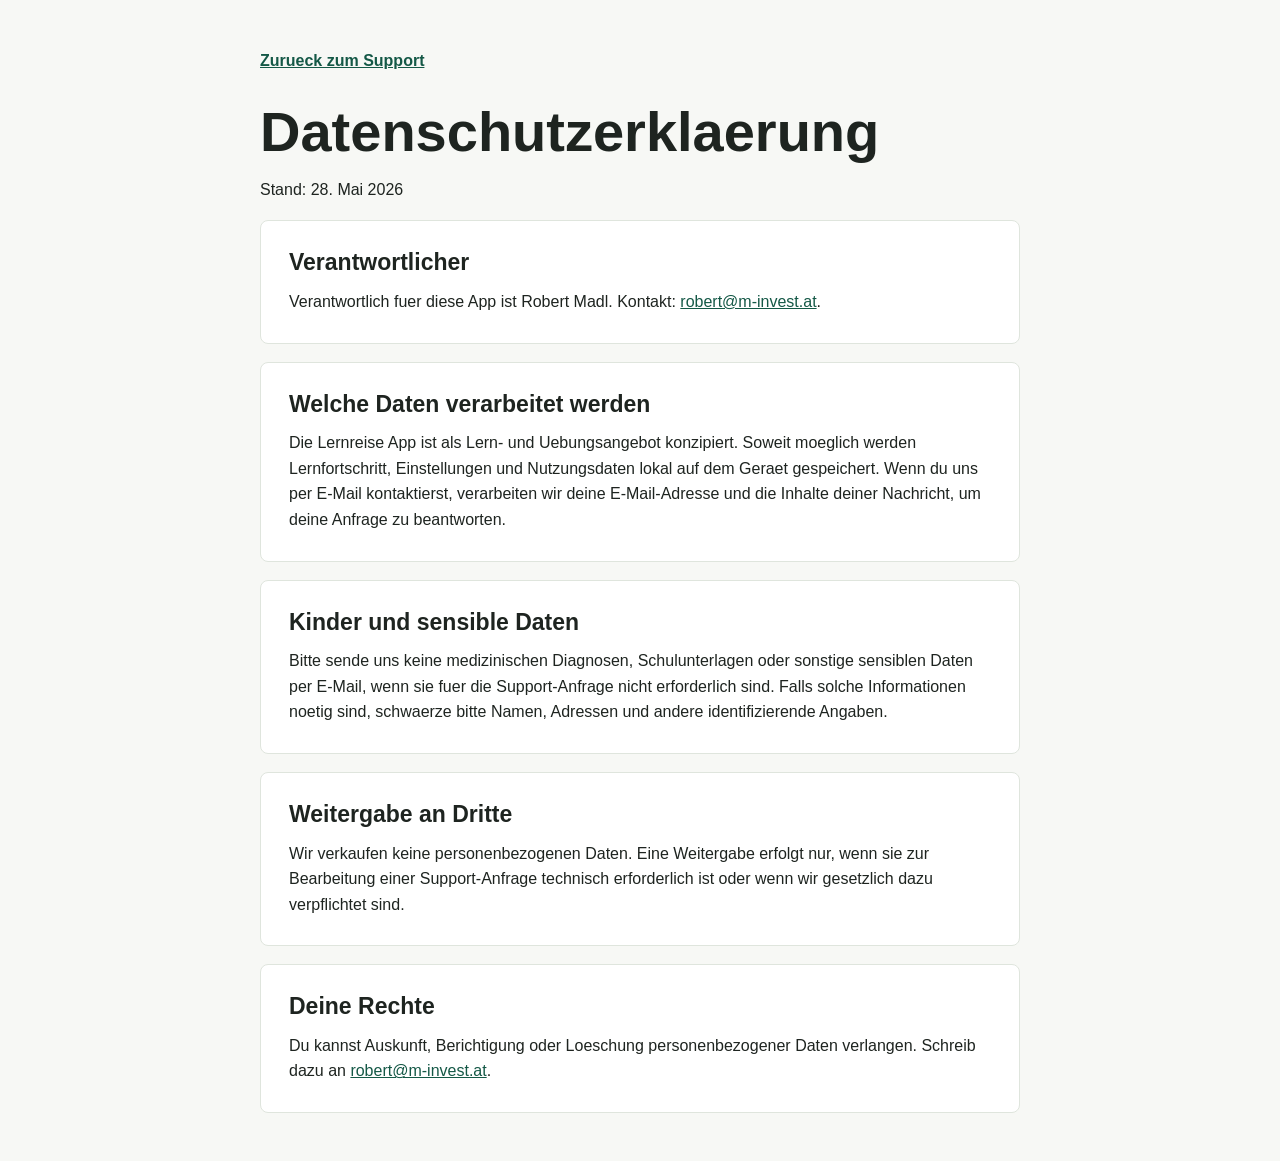
==== privacy.html @ 2096d3e3 "Create App Store support site" ====
<!doctype html>
<html lang="de">
  <head>
    <meta charset="utf-8">
    <meta name="viewport" content="width=device-width, initial-scale=1">
    <meta name="description" content="Datenschutzerklaerung fuer die Lernreise App.">
    <title>Datenschutzerklaerung | Lernreise</title>
    <link rel="stylesheet" href="styles.css">
  </head>
  <body>
    <main class="page narrow">
      <a class="back" href="index.html">Zurueck zum Support</a>
      <h1>Datenschutzerklaerung</h1>
      <p>Stand: 28. Mai 2026</p>

      <section class="section">
        <h2>Verantwortlicher</h2>
        <p>
          Verantwortlich fuer diese App ist Robert Madl. Kontakt:
          <a href="mailto:robert@m-invest.at">robert@m-invest.at</a>.
        </p>
      </section>

      <section class="section">
        <h2>Welche Daten verarbeitet werden</h2>
        <p>
          Die Lernreise App ist als Lern- und Uebungsangebot konzipiert. Soweit
          moeglich werden Lernfortschritt, Einstellungen und Nutzungsdaten lokal
          auf dem Geraet gespeichert. Wenn du uns per E-Mail kontaktierst,
          verarbeiten wir deine E-Mail-Adresse und die Inhalte deiner Nachricht,
          um deine Anfrage zu beantworten.
        </p>
      </section>

      <section class="section">
        <h2>Kinder und sensible Daten</h2>
        <p>
          Bitte sende uns keine medizinischen Diagnosen, Schulunterlagen oder
          sonstige sensiblen Daten per E-Mail, wenn sie fuer die Support-Anfrage
          nicht erforderlich sind. Falls solche Informationen noetig sind,
          schwaerze bitte Namen, Adressen und andere identifizierende Angaben.
        </p>
      </section>

      <section class="section">
        <h2>Weitergabe an Dritte</h2>
        <p>
          Wir verkaufen keine personenbezogenen Daten. Eine Weitergabe erfolgt
          nur, wenn sie zur Bearbeitung einer Support-Anfrage technisch
          erforderlich ist oder wenn wir gesetzlich dazu verpflichtet sind.
        </p>
      </section>

      <section class="section">
        <h2>Deine Rechte</h2>
        <p>
          Du kannst Auskunft, Berichtigung oder Loeschung personenbezogener Daten
          verlangen. Schreib dazu an
          <a href="mailto:robert@m-invest.at">robert@m-invest.at</a>.
        </p>
      </section>
    </main>
  </body>
</html>
---- styles.css ----
:root {
  color-scheme: light;
  --bg: #f7f8f5;
  --surface: #ffffff;
  --text: #1e2420;
  --muted: #5f6d64;
  --line: #dfe5dd;
  --accent: #1f7a65;
  --accent-dark: #145846;
  --focus: #0f6fff;
}

* {
  box-sizing: border-box;
}

body {
  margin: 0;
  background: var(--bg);
  color: var(--text);
  font-family: -apple-system, BlinkMacSystemFont, "Segoe UI", sans-serif;
  line-height: 1.6;
}

a {
  color: var(--accent-dark);
}

a:focus-visible,
button:focus-visible,
summary:focus-visible {
  outline: 3px solid var(--focus);
  outline-offset: 3px;
}

.page {
  width: min(920px, calc(100% - 32px));
  margin: 0 auto;
  padding: 48px 0;
}

.narrow {
  width: min(760px, calc(100% - 32px));
}

.hero,
.section {
  background: var(--surface);
  border: 1px solid var(--line);
  border-radius: 8px;
  padding: 28px;
}

.hero {
  margin-bottom: 18px;
}

.brand {
  margin: 0 0 14px;
  color: var(--accent-dark);
  font-size: 15px;
  font-weight: 700;
}

h1,
h2 {
  margin: 0;
  line-height: 1.2;
  letter-spacing: 0;
}

h1 {
  max-width: 760px;
  font-size: clamp(34px, 6vw, 56px);
}

h2 {
  font-size: 23px;
}

p {
  margin: 12px 0 0;
}

.lead {
  max-width: 680px;
  color: var(--muted);
  font-size: 19px;
}

.button {
  display: inline-flex;
  align-items: center;
  justify-content: center;
  min-height: 48px;
  margin-top: 24px;
  padding: 0 18px;
  border-radius: 8px;
  background: var(--accent);
  color: #ffffff;
  font-weight: 700;
  text-decoration: none;
}

.button:hover {
  background: var(--accent-dark);
}

.section {
  margin-top: 18px;
}

details {
  border-top: 1px solid var(--line);
  padding: 16px 0;
}

details:first-of-type {
  margin-top: 16px;
}

details:last-child {
  padding-bottom: 0;
}

summary {
  cursor: pointer;
  font-weight: 700;
}

.links {
  display: flex;
  flex-wrap: wrap;
  gap: 12px 20px;
  align-items: center;
}

.links h2 {
  width: 100%;
}

.back {
  display: inline-block;
  margin-bottom: 24px;
  font-weight: 700;
}

@media (max-width: 640px) {
  .page {
    width: min(100% - 24px, 920px);
    padding: 24px 0;
  }

  .hero,
  .section {
    padding: 20px;
  }

  h1 {
    font-size: 36px;
  }

  .lead {
    font-size: 17px;
  }
}
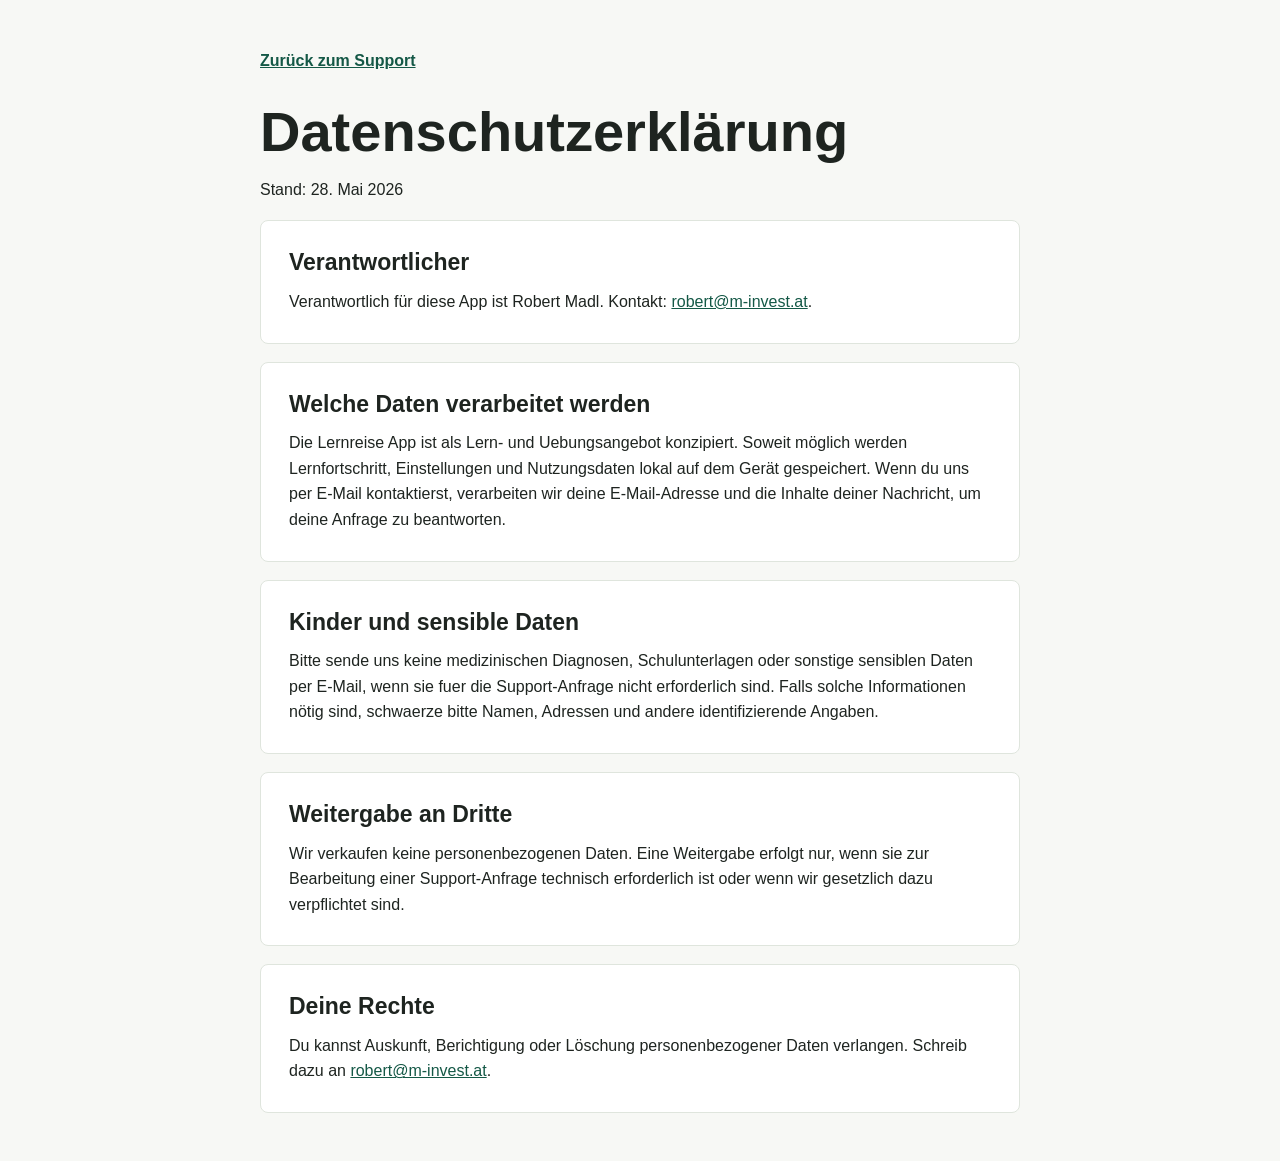
==== commit 4e485c7e: "Polish German support copy" ====
--- a/privacy.html
+++ b/privacy.html
@@ -3,20 +3,20 @@
   <head>
     <meta charset="utf-8">
     <meta name="viewport" content="width=device-width, initial-scale=1">
-    <meta name="description" content="Datenschutzerklaerung fuer die Lernreise App.">
-    <title>Datenschutzerklaerung | Lernreise</title>
+    <meta name="description" content="Datenschutzerklärung für die Lernreise App.">
+    <title>Datenschutzerklärung | Lernreise</title>
     <link rel="stylesheet" href="styles.css">
   </head>
   <body>
     <main class="page narrow">
-      <a class="back" href="index.html">Zurueck zum Support</a>
-      <h1>Datenschutzerklaerung</h1>
+      <a class="back" href="index.html">Zurück zum Support</a>
+      <h1>Datenschutzerklärung</h1>
       <p>Stand: 28. Mai 2026</p>
 
       <section class="section">
         <h2>Verantwortlicher</h2>
         <p>
-          Verantwortlich fuer diese App ist Robert Madl. Kontakt:
+          Verantwortlich für diese App ist Robert Madl. Kontakt:
           <a href="mailto:robert@m-invest.at">robert@m-invest.at</a>.
         </p>
       </section>
@@ -25,8 +25,8 @@
         <h2>Welche Daten verarbeitet werden</h2>
         <p>
           Die Lernreise App ist als Lern- und Uebungsangebot konzipiert. Soweit
-          moeglich werden Lernfortschritt, Einstellungen und Nutzungsdaten lokal
-          auf dem Geraet gespeichert. Wenn du uns per E-Mail kontaktierst,
+          möglich werden Lernfortschritt, Einstellungen und Nutzungsdaten lokal
+          auf dem Gerät gespeichert. Wenn du uns per E-Mail kontaktierst,
           verarbeiten wir deine E-Mail-Adresse und die Inhalte deiner Nachricht,
           um deine Anfrage zu beantworten.
         </p>
@@ -37,7 +37,7 @@
         <p>
           Bitte sende uns keine medizinischen Diagnosen, Schulunterlagen oder
           sonstige sensiblen Daten per E-Mail, wenn sie fuer die Support-Anfrage
-          nicht erforderlich sind. Falls solche Informationen noetig sind,
+          nicht erforderlich sind. Falls solche Informationen nötig sind,
           schwaerze bitte Namen, Adressen und andere identifizierende Angaben.
         </p>
       </section>
@@ -54,7 +54,7 @@
       <section class="section">
         <h2>Deine Rechte</h2>
         <p>
-          Du kannst Auskunft, Berichtigung oder Loeschung personenbezogener Daten
+          Du kannst Auskunft, Berichtigung oder Löschung personenbezogener Daten
           verlangen. Schreib dazu an
           <a href="mailto:robert@m-invest.at">robert@m-invest.at</a>.
         </p>
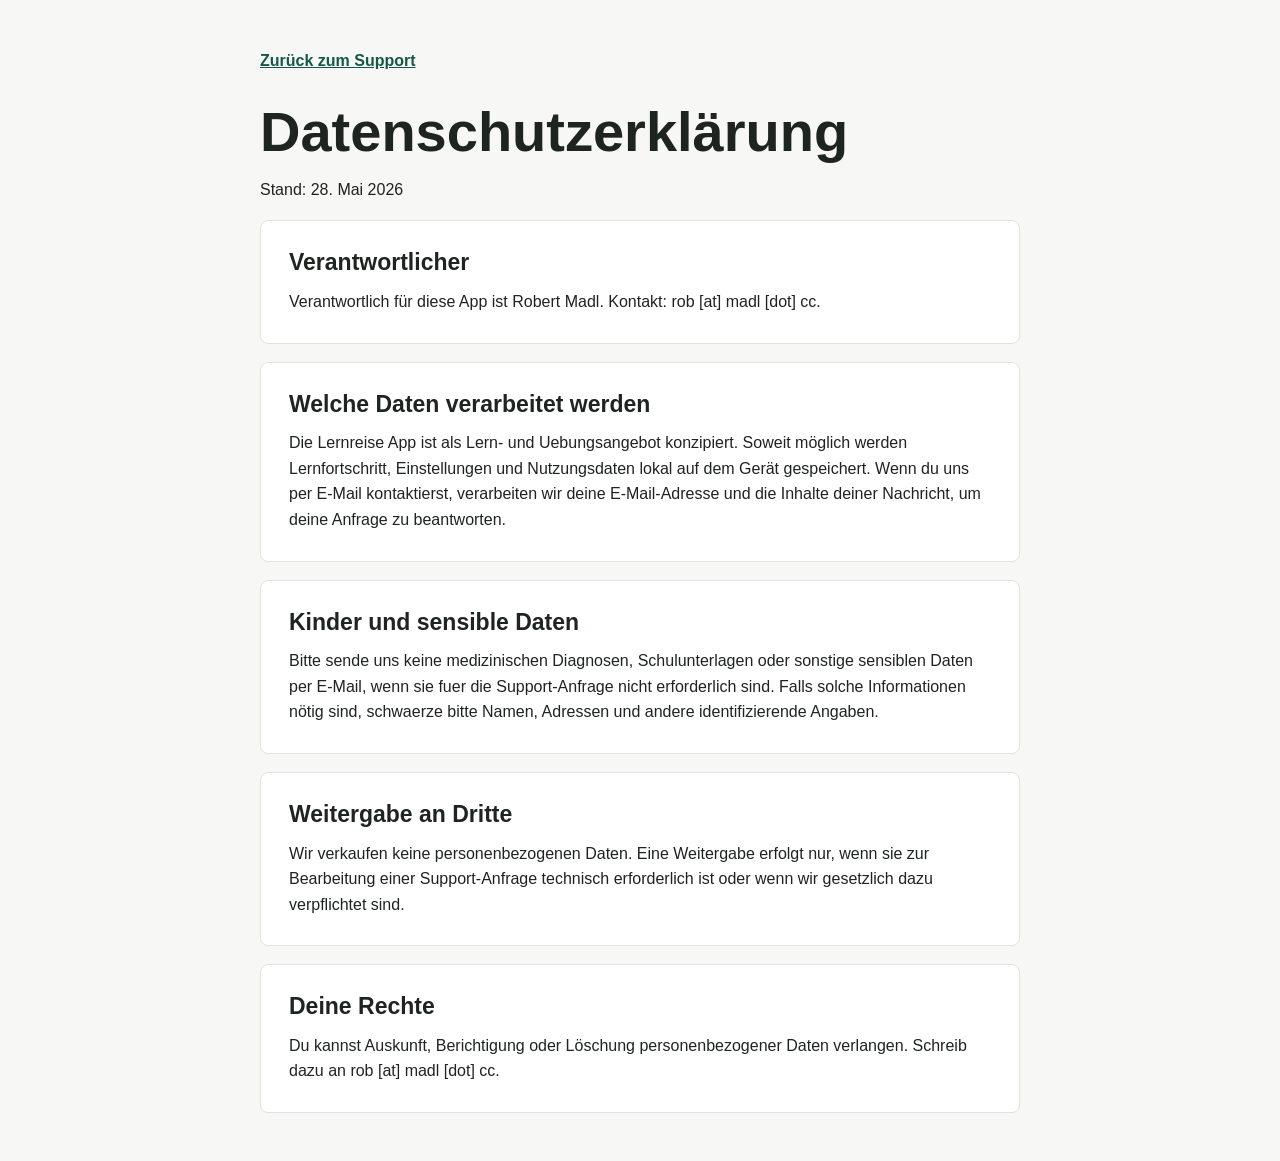
==== commit 6215a1b8: "Obfuscate support email address" ====
--- a/privacy.html
+++ b/privacy.html
@@ -17,7 +17,7 @@
         <h2>Verantwortlicher</h2>
         <p>
           Verantwortlich für diese App ist Robert Madl. Kontakt:
-          <a href="mailto:robert@m-invest.at">robert@m-invest.at</a>.
+          rob [at] madl [dot] cc.
         </p>
       </section>
 
@@ -56,7 +56,7 @@
         <p>
           Du kannst Auskunft, Berichtigung oder Löschung personenbezogener Daten
           verlangen. Schreib dazu an
-          <a href="mailto:robert@m-invest.at">robert@m-invest.at</a>.
+          rob [at] madl [dot] cc.
         </p>
       </section>
     </main>
